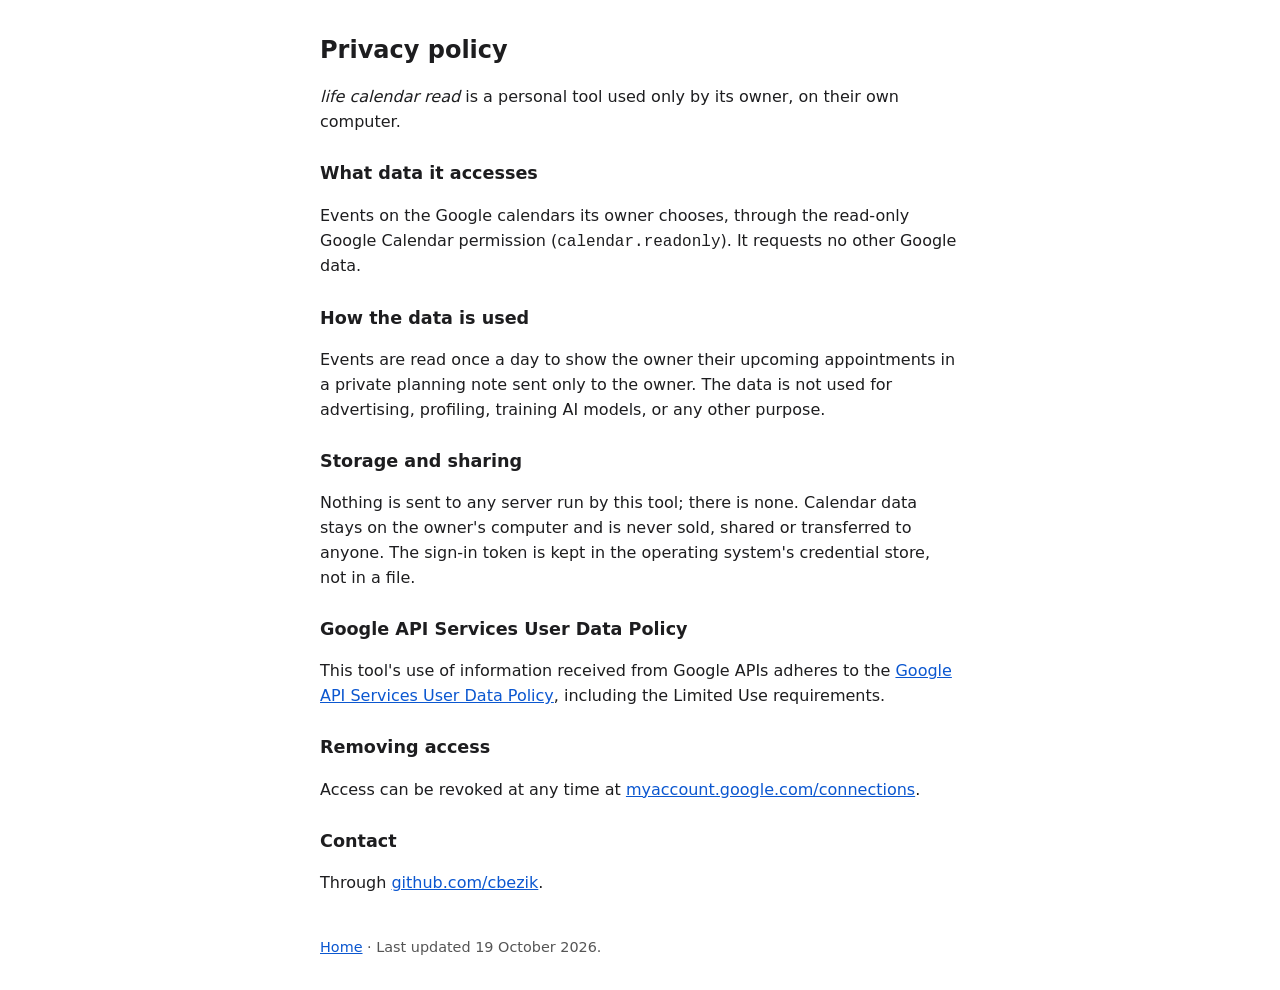
==== privacy.html @ 4bb69768 "Home, privacy and terms pages for the life calendar read OAuth app Google's Auth Platform asks for t" ====
<!doctype html>
<html lang="en">
<head><meta charset="utf-8"><meta name="viewport" content="width=device-width, initial-scale=1">
<title>Privacy policy · life calendar read</title><link rel="stylesheet" href="style.css"></head>
<body>
<h1>Privacy policy</h1>
<p><em>life calendar read</em> is a personal tool used only by its owner, on their own computer.</p>
<h2>What data it accesses</h2>
<p>Events on the Google calendars its owner chooses, through the read-only Google Calendar
permission (<code>calendar.readonly</code>). It requests no other Google data.</p>
<h2>How the data is used</h2>
<p>Events are read once a day to show the owner their upcoming appointments in a private
planning note sent only to the owner. The data is not used for advertising, profiling,
training AI models, or any other purpose.</p>
<h2>Storage and sharing</h2>
<p>Nothing is sent to any server run by this tool; there is none. Calendar data stays on the
owner's computer and is never sold, shared or transferred to anyone. The sign-in token is
kept in the operating system's credential store, not in a file.</p>
<h2>Google API Services User Data Policy</h2>
<p>This tool's use of information received from Google APIs adheres to the
<a href="https://developers.google.com/terms/api-services-user-data-policy">Google API Services
User Data Policy</a>, including the Limited Use requirements.</p>
<h2>Removing access</h2>
<p>Access can be revoked at any time at
<a href="https://myaccount.google.com/connections">myaccount.google.com/connections</a>.</p>
<h2>Contact</h2>
<p>Through <a href="https://github.com/cbezik">github.com/cbezik</a>.</p>
<footer><a href="index.html">Home</a> · Last updated 19 October 2026.</footer>
</body>
</html>
---- style.css ----
body { font: 16px/1.55 system-ui, sans-serif; max-width: 40rem; margin: 2rem auto; padding: 0 1rem; color: #1d1d1f; background: #fff; }
h1 { font-size: 1.5rem; } h2 { font-size: 1.1rem; margin-top: 1.6rem; }
a { color: #0b57d0; } footer { margin-top: 2.5rem; font-size: 0.9rem; color: #555; }
@media (prefers-color-scheme: dark) { body { color: #e8e8e8; background: #161616; } a { color: #8ab4f8; } footer { color: #aaa; } }
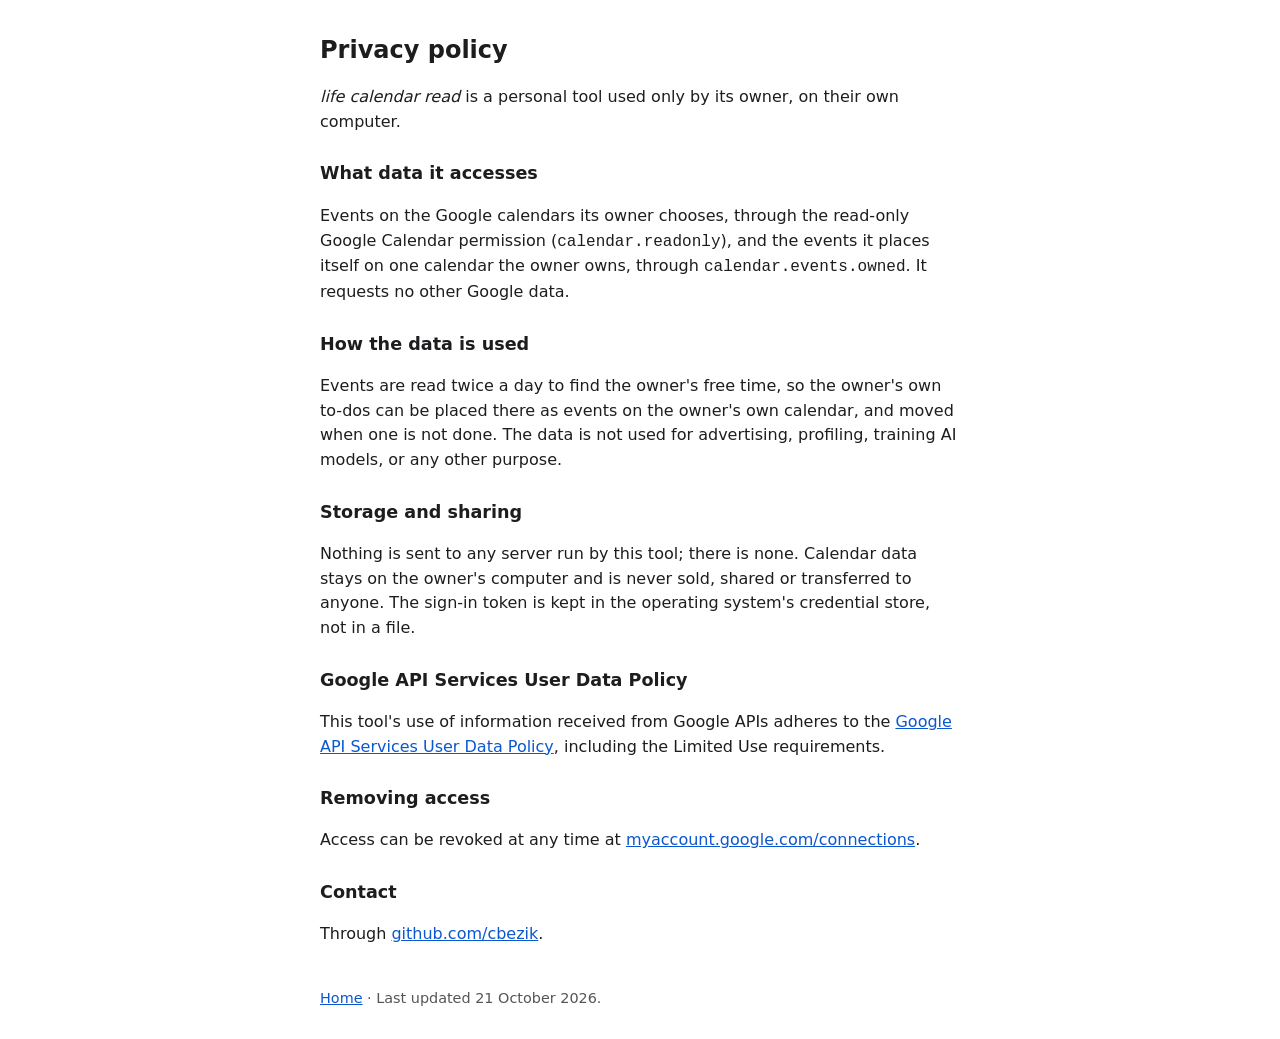
==== commit 9715a113: "Home and privacy pages: the tool now also places the owner's to-dos on a calendar the owner owns (ca" ====
--- a/privacy.html
+++ b/privacy.html
@@ -7,11 +7,12 @@
 <p><em>life calendar read</em> is a personal tool used only by its owner, on their own computer.</p>
 <h2>What data it accesses</h2>
 <p>Events on the Google calendars its owner chooses, through the read-only Google Calendar
-permission (<code>calendar.readonly</code>). It requests no other Google data.</p>
+permission (<code>calendar.readonly</code>), and the events it places itself on one calendar the
+owner owns, through <code>calendar.events.owned</code>. It requests no other Google data.</p>
 <h2>How the data is used</h2>
-<p>Events are read once a day to show the owner their upcoming appointments in a private
-planning note sent only to the owner. The data is not used for advertising, profiling,
-training AI models, or any other purpose.</p>
+<p>Events are read twice a day to find the owner's free time, so the owner's own to-dos can be
+placed there as events on the owner's own calendar, and moved when one is not done. The data
+is not used for advertising, profiling, training AI models, or any other purpose.</p>
 <h2>Storage and sharing</h2>
 <p>Nothing is sent to any server run by this tool; there is none. Calendar data stays on the
 owner's computer and is never sold, shared or transferred to anyone. The sign-in token is
@@ -25,6 +26,6 @@
 <a href="https://myaccount.google.com/connections">myaccount.google.com/connections</a>.</p>
 <h2>Contact</h2>
 <p>Through <a href="https://github.com/cbezik">github.com/cbezik</a>.</p>
-<footer><a href="index.html">Home</a> · Last updated 19 October 2026.</footer>
+<footer><a href="index.html">Home</a> · Last updated 21 October 2026.</footer>
 </body>
 </html>
